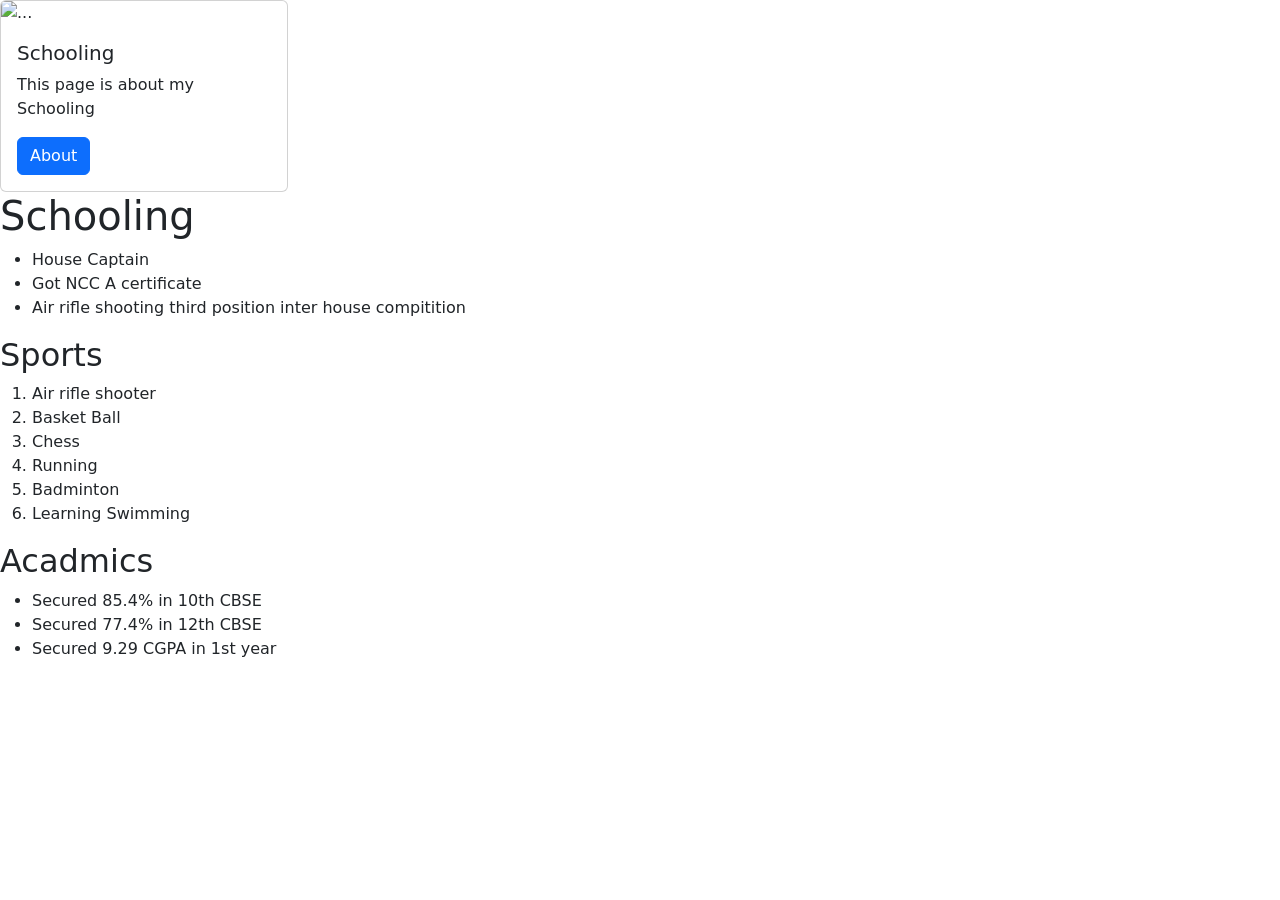
==== achieve.html @ 3d26aaab "Created intitial layout" ====
<!DOCTYPE html>
<html lang="en">
<head>
    <meta charset="UTF-8">
    <meta name="viewport" content="width=device-width, initial-scale=1.0">
    <title>Document</title>
    <link rel="stylesheet" href="https://cdn.jsdelivr.net/npm/bootstrap@5.3.0/dist/css/bootstrap.min.css">
    <link rel="stylesheet" href="https://cdn.jsdelivr.net/npm/bootstrap-icons@1.10.5/font/bootstrap-icons.css">
</head>
<body>
    <div class="card" style="width: 18rem;">
  <img src="C:\Users\AYUSH\OneDrive\Desktop\Ayush\WhatsApp Image 2026-05-11 at 14.15.25.jpeg" class="card-img-top" alt="...">
  <div class="card-body">
    <h5 class="card-title">Schooling</h5>
    <p class="card-text">This page is about my Schooling</p>
    <a href="school.html" class="btn btn-primary">About</a>
  </div>
</div>
    <h1>Schooling</h1>
    <ul>
        <li>House Captain</li>
        <li>Got NCC A certificate</li>
        <li>Air rifle shooting third position inter house compitition</li>
    </ul>
   <h2>Sports</h2>
   <ol>
    <li>Air rifle shooter</li>
    <li>Basket Ball</li>
    <li>Chess</li>
    <li>Running</li>
    <li>Badminton</li>
    <li>Learning Swimming</li>
   </ol> 
   <h2>Acadmics</h2>
    <ul>
     <li>Secured 85.4% in 10th CBSE</li>
     <li>Secured 77.4% in 12th CBSE</li>
     <li>Secured 9.29 CGPA in 1st year</li>
    </ul>
</body>
</html>
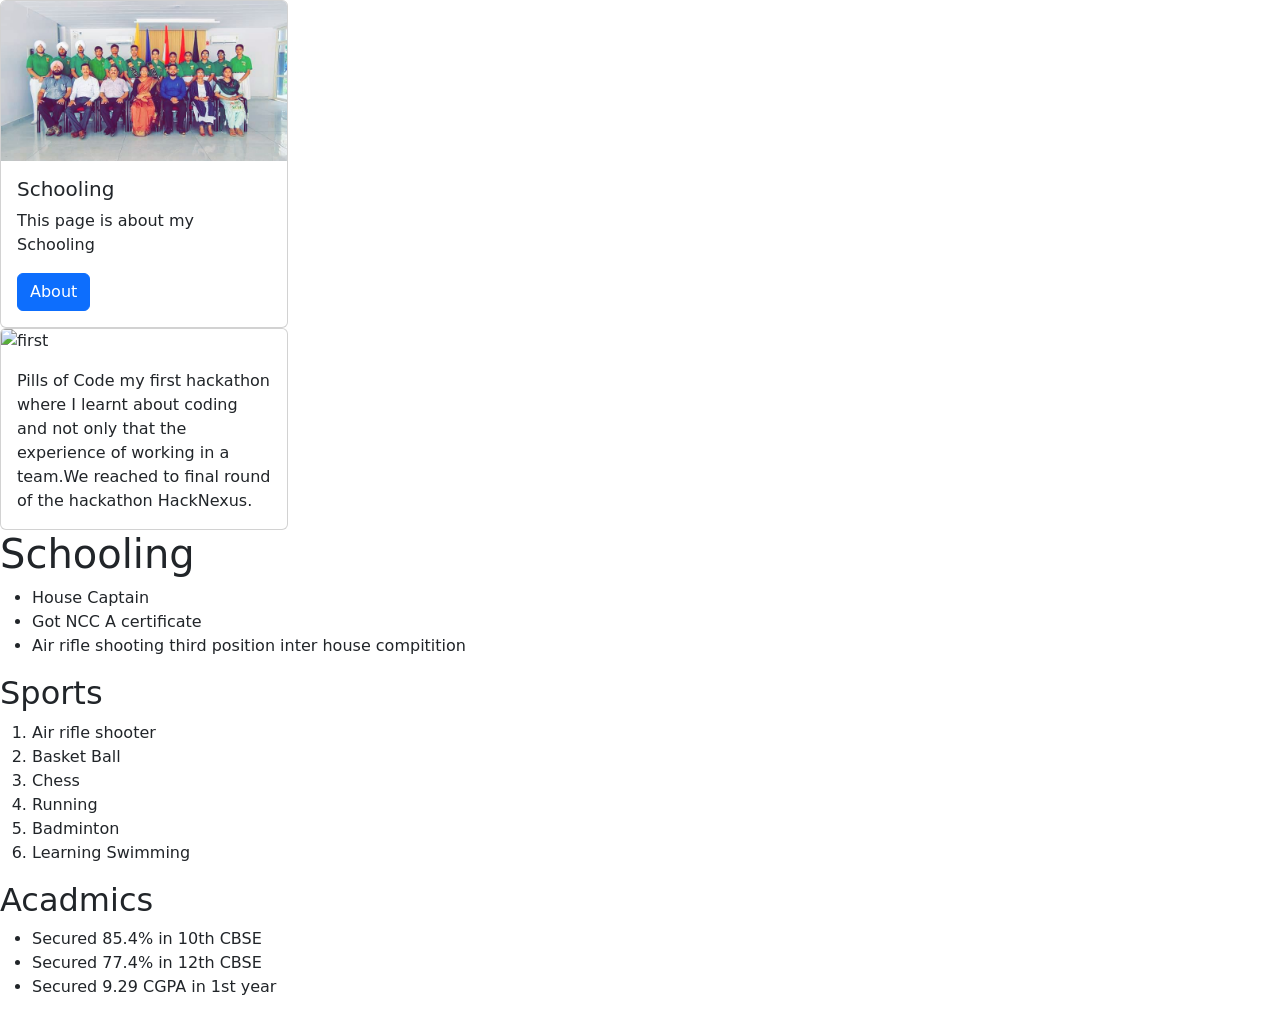
==== commit d10abedf: "Form initialized" ====
--- a/achieve.html
+++ b/achieve.html
@@ -9,11 +9,19 @@
 </head>
 <body>
     <div class="card" style="width: 18rem;">
-  <img src="C:\Users\AYUSH\OneDrive\Desktop\Ayush\WhatsApp Image 2026-05-11 at 14.15.25.jpeg" class="card-img-top" alt="...">
+  <img src="school.jpeg" class="card-img-top" alt="school">
   <div class="card-body">
     <h5 class="card-title">Schooling</h5>
     <p class="card-text">This page is about my Schooling</p>
     <a href="school.html" class="btn btn-primary">About</a>
+  </div>
+</div>
+    <div class="card" style="width: 18rem;">
+  <img src="..." class="card-img-top" alt="first">
+  <div class="card-body">
+    <p class="card-text">Pills of Code 
+        my first hackathon where I learnt about coding and not only that the experience of working in a team.We reached to final round of the hackathon HackNexus.
+    </p>
   </div>
 </div>
     <h1>Schooling</h1>
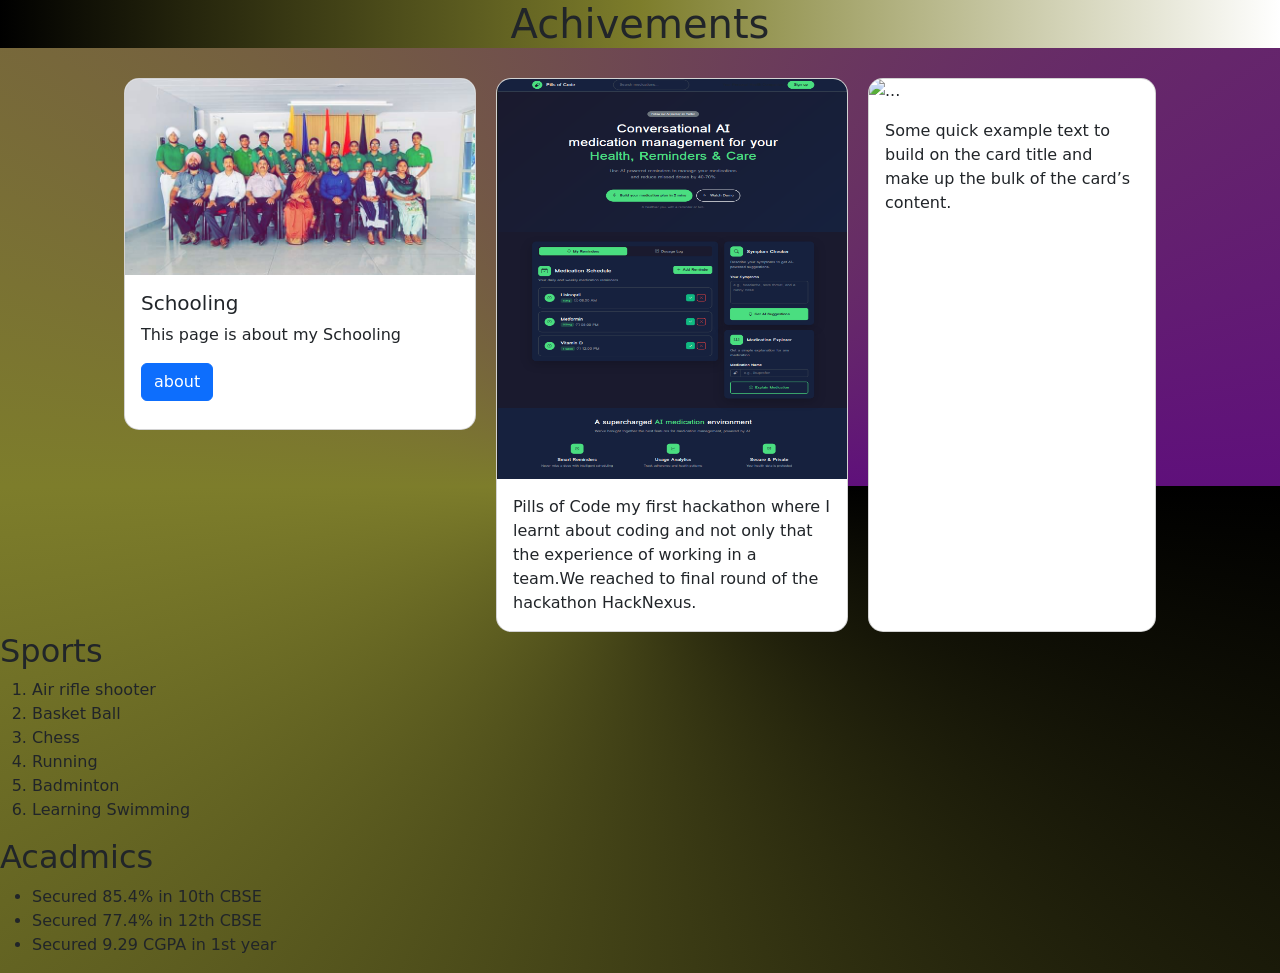
==== commit 5eb9f3b3: "TypeWriter Effect" ====
--- a/achieve.html
+++ b/achieve.html
@@ -6,30 +6,33 @@
     <title>Document</title>
     <link rel="stylesheet" href="https://cdn.jsdelivr.net/npm/bootstrap@5.3.0/dist/css/bootstrap.min.css">
     <link rel="stylesheet" href="https://cdn.jsdelivr.net/npm/bootstrap-icons@1.10.5/font/bootstrap-icons.css">
+    <link rel="stylesheet" href="achiv.css">
 </head>
 <body>
+    <h1 class="a">Achivements</h1>
+    <div class="card-container">
+    <div class="card" style="width: 22rem; height: 22rem;">
+      <img src="school.jpeg" class="card-img-top" alt="school">
+      <div class="card-body">
+        <h5 class="card-title">Schooling</h5>
+        <p class="card-text">This page is about my Schooling</p>
+        <button onclick="about()" class="btn btn-primary">about</button>
+      </div>
+    </div>
+    <div class="card" id="second" style="width: 22rem;">
+      <img src="pills.jpeg" class="card-img-top" alt="first" style="height: 25rem;">
+      <div class="card-body">
+        <p class="card-text">Pills of Code my first hackathon where I learnt about coding and not only that the experience of working in a team.We reached to final round of the hackathon HackNexus.
+        </p>
+      </div>
+    </div>
     <div class="card" style="width: 18rem;">
-  <img src="school.jpeg" class="card-img-top" alt="school">
-  <div class="card-body">
-    <h5 class="card-title">Schooling</h5>
-    <p class="card-text">This page is about my Schooling</p>
-    <a href="school.html" class="btn btn-primary">About</a>
-  </div>
-</div>
-    <div class="card" style="width: 18rem;">
-  <img src="..." class="card-img-top" alt="first">
-  <div class="card-body">
-    <p class="card-text">Pills of Code 
-        my first hackathon where I learnt about coding and not only that the experience of working in a team.We reached to final round of the hackathon HackNexus.
-    </p>
-  </div>
-</div>
-    <h1>Schooling</h1>
-    <ul>
-        <li>House Captain</li>
-        <li>Got NCC A certificate</li>
-        <li>Air rifle shooting third position inter house compitition</li>
-    </ul>
+      <img src="..." class="card-img-top" alt="...">
+      <div class="card-body">
+        <p class="card-text">Some quick example text to build on the card title and make up the bulk of the card’s content.</p>
+      </div>
+    </div>
+    </div>
    <h2>Sports</h2>
    <ol>
     <li>Air rifle shooter</li>
@@ -45,5 +48,13 @@
      <li>Secured 77.4% in 12th CBSE</li>
      <li>Secured 9.29 CGPA in 1st year</li>
     </ul>
+    <script>
+        function about(){
+          window.alert("You are being redirected to the school page");
+          setTimeout(()=>{
+            window.location.href="school.html";
+          }, 1000);
+        }
+    </script>
 </body>
 </html>
--- a/achiv.css
+++ b/achiv.css
@@ -0,0 +1,23 @@
+.a{
+    display: flex;
+    justify-content: center;
+    align-items: center;
+    background:linear-gradient(90deg,black,rgb(125, 125, 43),white);
+}
+body {
+    background: conic-gradient(from 90deg, black, rgb(125, 125, 43), rgb(95, 16, 123));
+}
+
+.card-container{
+    display: flex;
+    flex-wrap: wrap;
+    justify-content: center;
+    gap: 20px;
+    margin-top: 30px;
+}
+
+.card{
+    background-color: white;
+    border-radius: 15px;
+    overflow: hidden;
+}
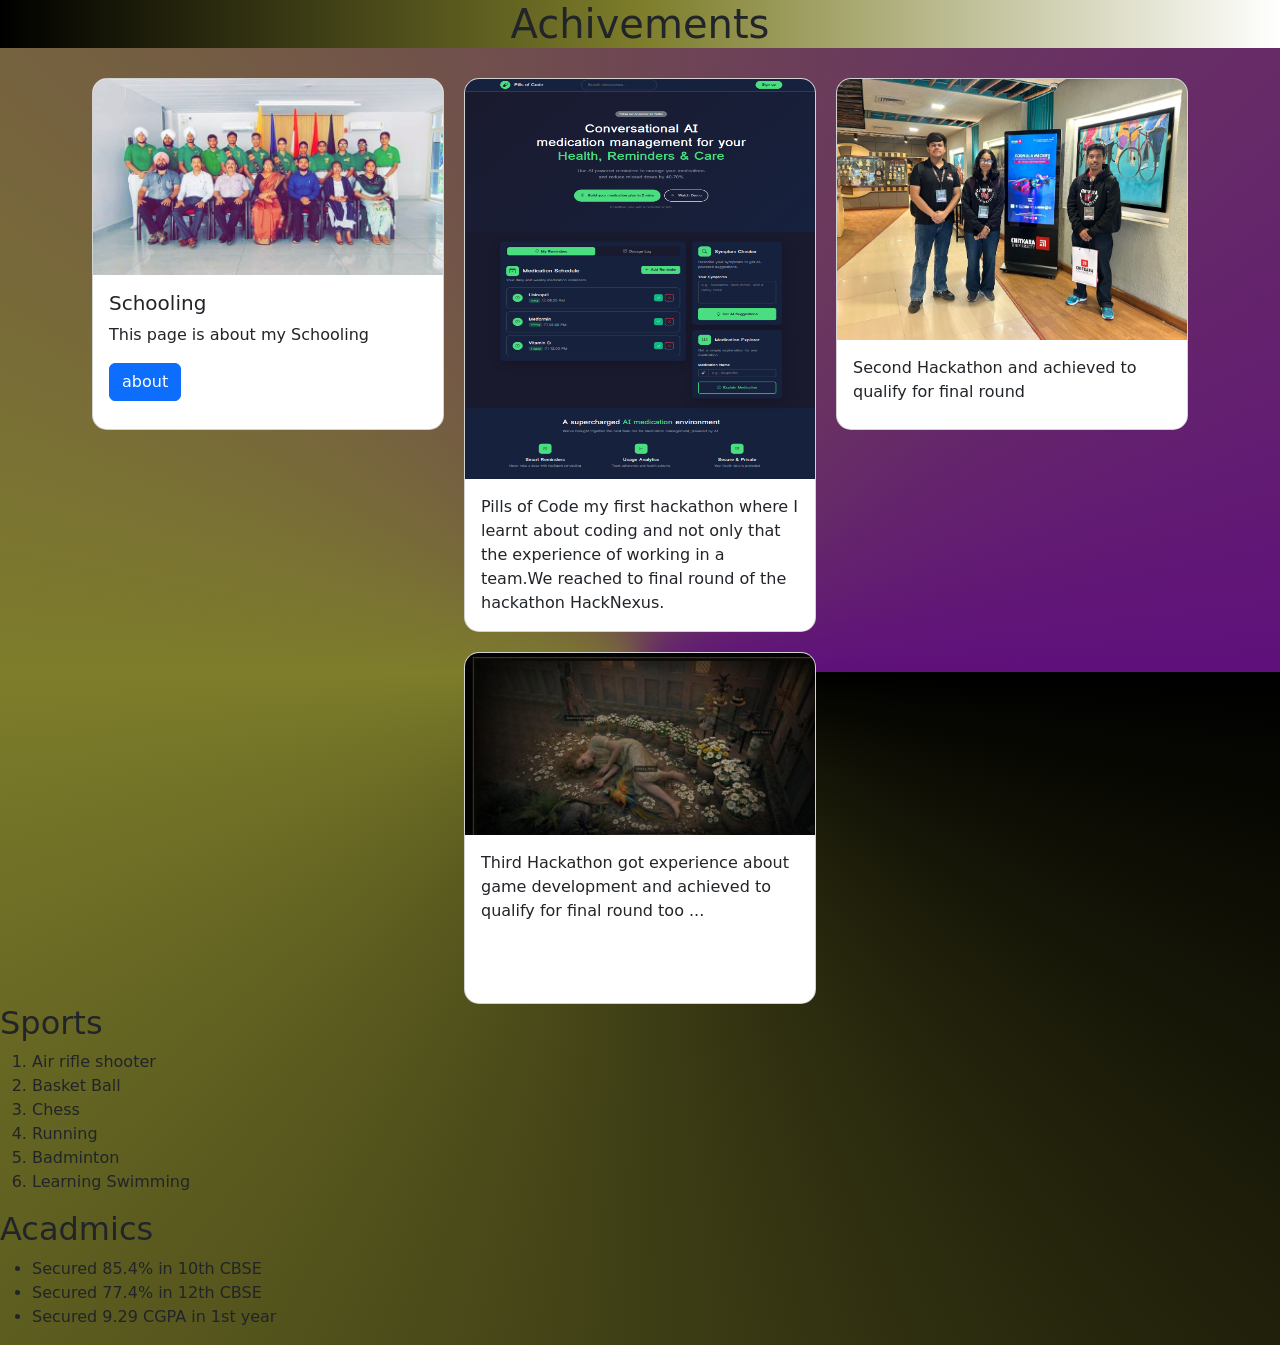
==== commit 9c5e03a1: "refined" ====
--- a/achieve.html
+++ b/achieve.html
@@ -26,10 +26,16 @@
         </p>
       </div>
     </div>
-    <div class="card" style="width: 18rem;">
-      <img src="..." class="card-img-top" alt="...">
+    <div class="card" style="width: 22rem; height: 22rem;">
+      <img src="2hack.jpeg" class="card-img-top" alt="2hack">
       <div class="card-body">
-        <p class="card-text">Some quick example text to build on the card title and make up the bulk of the card’s content.</p>
+        <p class="card-text">Second Hackathon and achieved to qualify for final round</p>
+      </div>
+    </div>
+    <div class="card" style="width: 22rem; height: 22rem;">
+      <img src="3hack.jpeg" class="card-img-top" alt="3hack">
+      <div class="card-body">
+        <p class="card-text">Third Hackathon got experience about game development and achieved to qualify for final round too ...</p>
       </div>
     </div>
     </div>
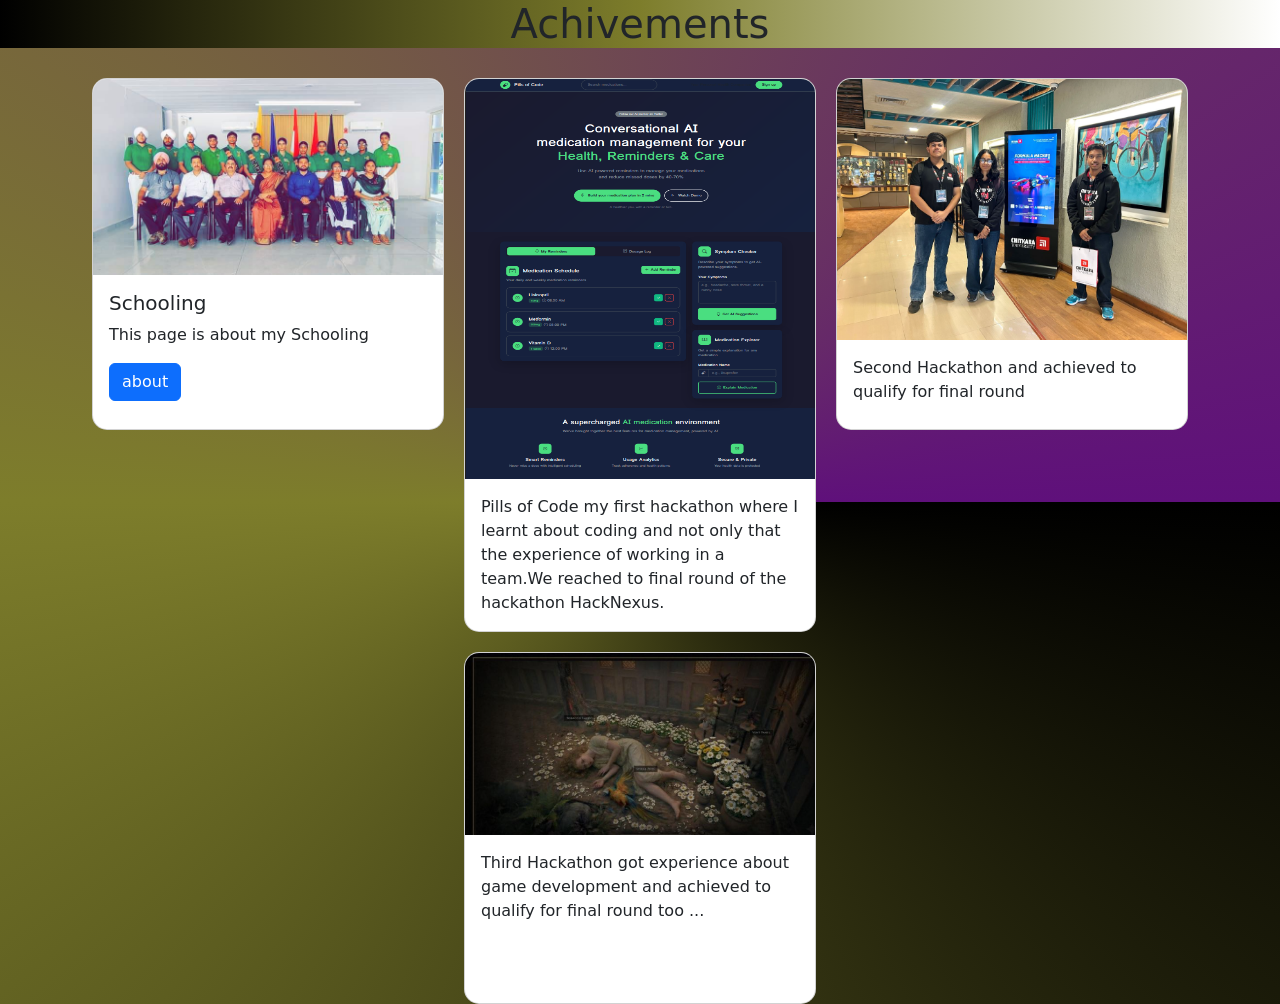
==== commit 637e07fd: "Made more interactive" ====
--- a/achieve.html
+++ b/achieve.html
@@ -19,41 +19,26 @@
         <button onclick="about()" class="btn btn-primary">about</button>
       </div>
     </div>
-    <div class="card" id="second" style="width: 22rem;">
+    <div class="card" id="second" style="width: 22rem;" onclick="pos()">
       <img src="pills.jpeg" class="card-img-top" alt="first" style="height: 25rem;">
       <div class="card-body">
         <p class="card-text">Pills of Code my first hackathon where I learnt about coding and not only that the experience of working in a team.We reached to final round of the hackathon HackNexus.
         </p>
       </div>
     </div>
-    <div class="card" style="width: 22rem; height: 22rem;">
+    <div class="card" style="width: 22rem; height: 22rem;" onclick="pos2()">
       <img src="2hack.jpeg" class="card-img-top" alt="2hack">
       <div class="card-body">
         <p class="card-text">Second Hackathon and achieved to qualify for final round</p>
       </div>
     </div>
-    <div class="card" style="width: 22rem; height: 22rem;">
+    <div class="card" style="width: 22rem; height: 22rem;" onclick="pos3()">
       <img src="3hack.jpeg" class="card-img-top" alt="3hack">
       <div class="card-body">
         <p class="card-text">Third Hackathon got experience about game development and achieved to qualify for final round too ...</p>
       </div>
     </div>
     </div>
-   <h2>Sports</h2>
-   <ol>
-    <li>Air rifle shooter</li>
-    <li>Basket Ball</li>
-    <li>Chess</li>
-    <li>Running</li>
-    <li>Badminton</li>
-    <li>Learning Swimming</li>
-   </ol> 
-   <h2>Acadmics</h2>
-    <ul>
-     <li>Secured 85.4% in 10th CBSE</li>
-     <li>Secured 77.4% in 12th CBSE</li>
-     <li>Secured 9.29 CGPA in 1st year</li>
-    </ul>
     <script>
         function about(){
           window.alert("You are being redirected to the school page");
@@ -61,6 +46,15 @@
             window.location.href="school.html";
           }, 1000);
         }
+        function pos(){
+          window.alert("This is about my first hackathon which was organised in Chitkara University and I got to learn about coding and the experience of working in a team.");
+        }
+        function pos2(){
+          window.alert("This is about my second hackathon which was organised in Chitkara University and I got to learn about how to be a contributor to a team and everyone in team has it's own role without that the task done by a team is not possible.");
+        }
+        function pos3(){
+          window.alert("This is about my third hackathon which was organised in Chandigarh group of colleges and I got to learn about how i can use AI to make a graphical interface and about canva, not only that but i got to knoew about game devlopment and experience of managing task in a fraction of time.");
+        } 
     </script>
 </body>
 </html>
